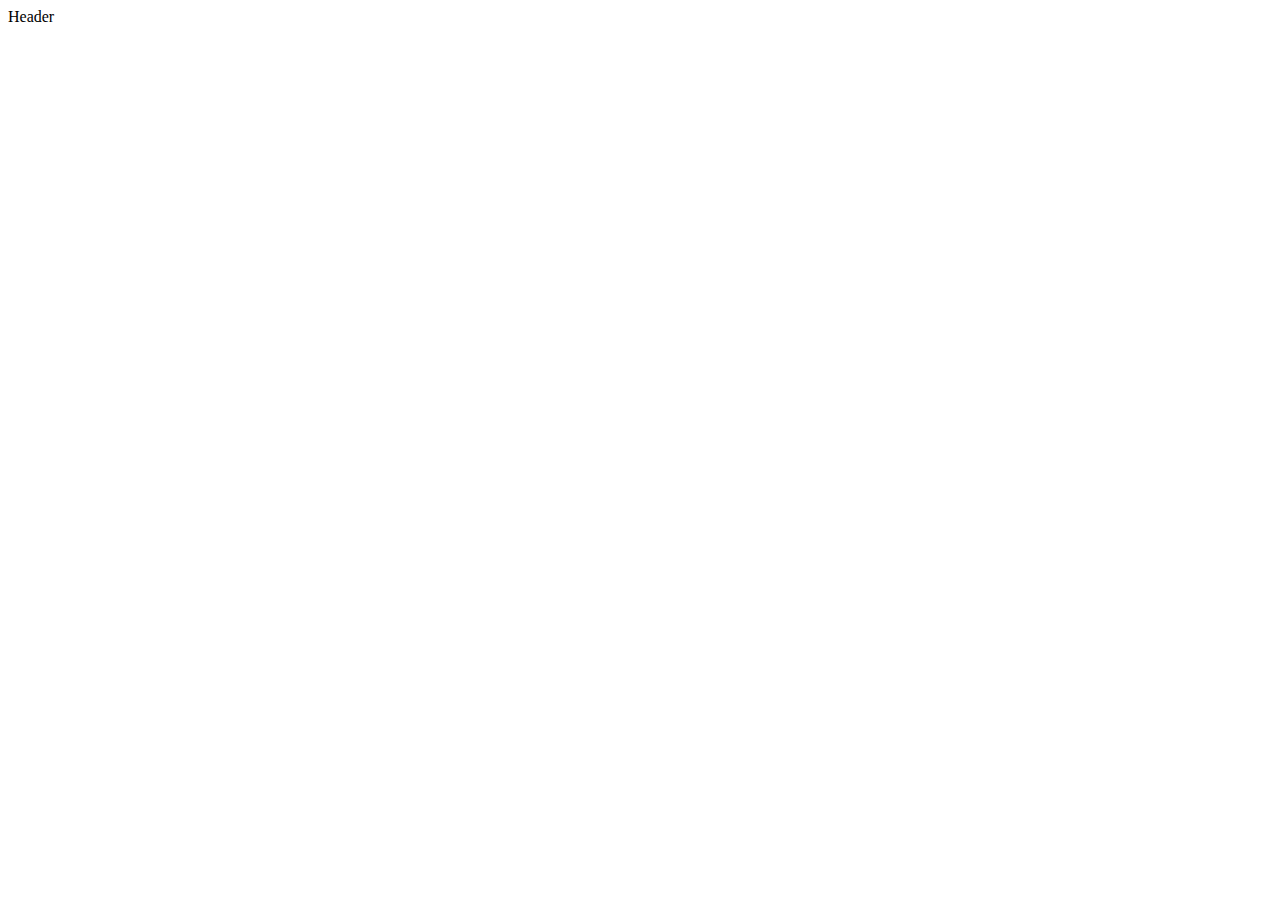
==== indext.html @ 7321f30a "Add files via upload" ====
<!DOCTYPE html>
<html lang="en">
  <head>
    <meta charset="UTF-8" />
    <meta name="viewport" content="width=device-width, initial-scale=1.0" />
    <title>Document</title>
  </head>
  <body>
    <header>Header</header>
  </body>
</html>
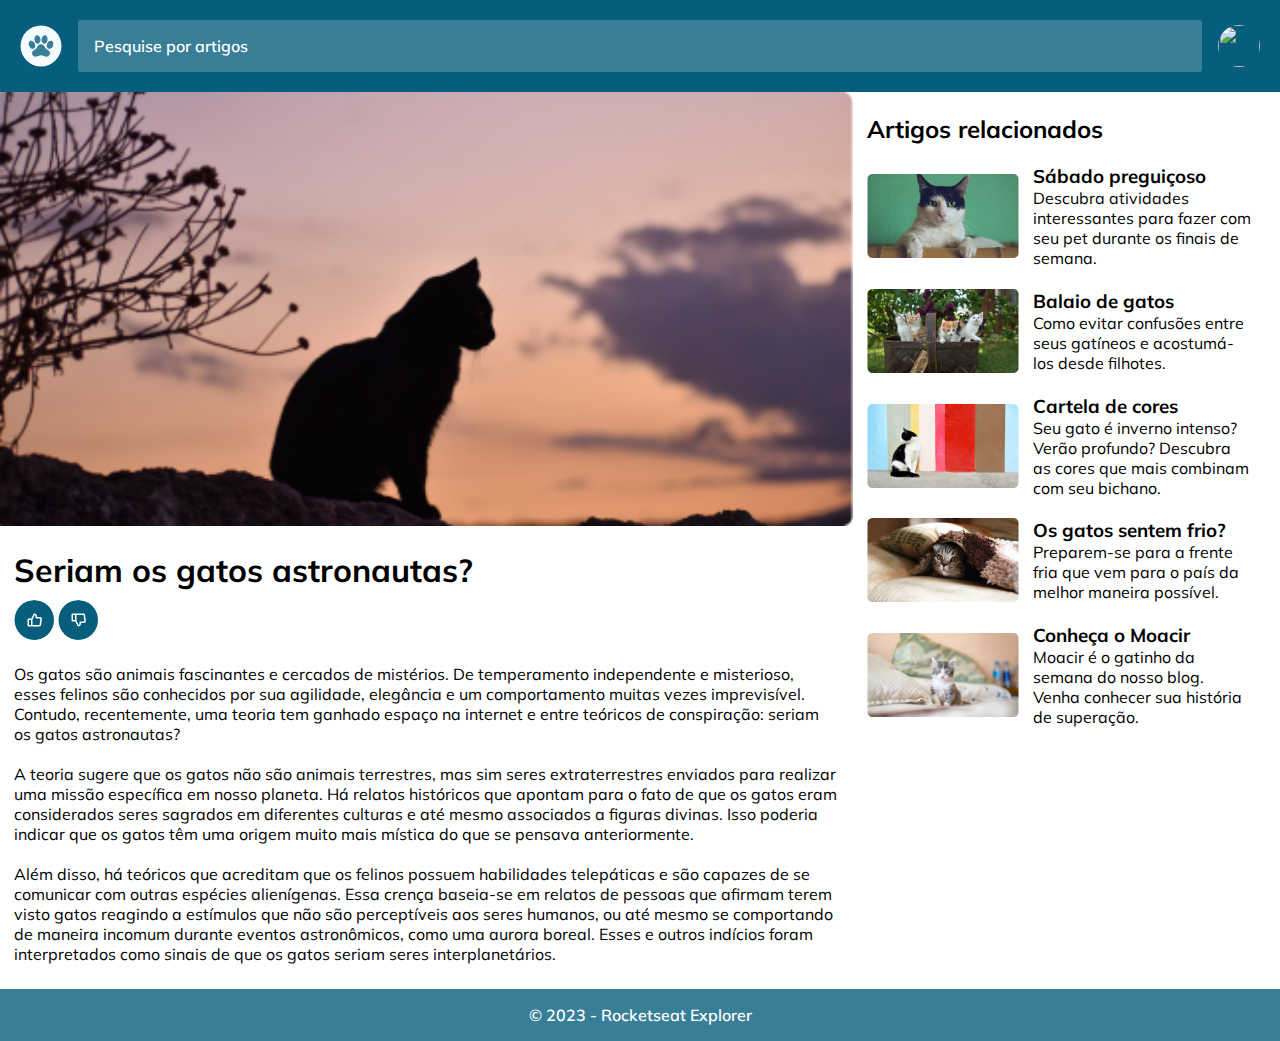
==== commit f8a65253: "salvando progresso blog gatos" ====
--- a/indext.html
+++ b/indext.html
@@ -1,11 +1,138 @@
 <!DOCTYPE html>
-<html lang="en">
+<html lang="pt-br">
   <head>
+    <link rel="preconnect" href="https://fonts.googleapis.com" />
+    <link rel="preconnect" href="https://fonts.gstatic.com" crossorigin />
+    <link
+      href="https://fonts.googleapis.com/css2?family=Mulish:wght@400;600;700&display=swap"
+      rel="stylesheet"
+    />
     <meta charset="UTF-8" />
     <meta name="viewport" content="width=device-width, initial-scale=1.0" />
-    <title>Document</title>
+    <title>Blog de Gatos</title>
+    <link rel="stylesheet" href="./style.css" />
   </head>
+
   <body>
-    <header>Header</header>
+    <div id="app">
+      <header class="container">
+        <img class="logo" src="./assets/paw.svg" alt="ilustração da patinha" />
+
+        <form>
+          <div class="input-wrapper">
+            <label for="search">pesquise por artigos</label>
+            <input id="search" type="text" placeholder="Pesquise por artigos" />
+          </div>
+        </form>
+        <img
+          class="avatar"
+          src="https://randomuser.me/api/portraits/men/5.jpg"
+          alt=""
+        />
+      </header>
+
+      <main>
+        <section>
+          <img
+            id="hero-img"
+            src="./assets/hero-gato-por-do-sol.png"
+            alt="gato-ao-por-do-sol"
+          />
+          <div id="h1likes">
+            <h1>Seriam os gatos astronautas?</h1>
+            <div class="image-wrapper">
+              <img src="./assets/like-icon.svg" alt="like button" />
+              <img src="./assets/dislike-icon.svg" alt="dislike button" />
+            </div>
+          </div>
+          <div id="texto-principal">
+            <p>
+              Os gatos são animais fascinantes e cercados de mistérios. De
+              temperamento independente e misterioso, esses felinos são
+              conhecidos por sua agilidade, elegância e um comportamento muitas
+              vezes imprevisível. Contudo, recentemente, uma teoria tem ganhado
+              espaço na internet e entre teóricos de conspiração: seriam os
+              gatos astronautas?
+              <br />
+              <br />
+
+              A teoria sugere que os gatos não são animais terrestres, mas sim
+              seres extraterrestres enviados para realizar uma missão específica
+              em nosso planeta. Há relatos históricos que apontam para o fato de
+              que os gatos eram considerados seres sagrados em diferentes
+              culturas e até mesmo associados a figuras divinas. Isso poderia
+              indicar que os gatos têm uma origem muito mais mística do que se
+              pensava anteriormente.
+
+              <br />
+              <br />
+              Além disso, há teóricos que acreditam que os felinos possuem
+              habilidades telepáticas e são capazes de se comunicar com outras
+              espécies alienígenas. Essa crença baseia-se em relatos de pessoas
+              que afirmam terem visto gatos reagindo a estímulos que não são
+              perceptíveis aos seres humanos, ou até mesmo se comportando de
+              maneira incomum durante eventos astronômicos, como uma aurora
+              boreal. Esses e outros indícios foram interpretados como sinais de
+              que os gatos seriam seres interplanetários.
+            </p>
+          </div>
+        </section>
+
+        <section id="segunda">
+          <h2>Artigos relacionados</h2>
+          <div class="mini-artigo">
+            <img src="./assets/card01.png" alt="gato preto-e-branco" />
+            <div class="mini-artigo-texto">
+              <h3>Sábado preguiçoso</h3>
+              <p>
+                Descubra atividades interessantes para fazer com seu pet durante
+                os finais de semana.
+              </p>
+            </div>
+          </div>
+          <div class="mini-artigo">
+            <img src="./assets/card02.png" alt="gato preto-e-branco" />
+            <div class="mini-artigo-texto">
+              <h3>Balaio de gatos</h3>
+              <p>
+                Como evitar confusões entre seus gatíneos e acostumá-los desde
+                filhotes.
+              </p>
+            </div>
+          </div>
+          <div class="mini-artigo">
+            <img src="./assets/card03.png" alt="gato preto-e-branco" />
+            <div class="mini-artigo-texto">
+              <h3>Cartela de cores</h3>
+              <p>
+                Seu gato é inverno intenso? Verão profundo? Descubra as cores
+                que mais combinam com seu bichano.
+              </p>
+            </div>
+          </div>
+          <div class="mini-artigo">
+            <img src="./assets/card04.png" alt="gato preto-e-branco" />
+            <div class="mini-artigo-texto">
+              <h3>Os gatos sentem frio?</h3>
+              <p>
+                Preparem-se para a frente fria que vem para o país da melhor
+                maneira possível.
+              </p>
+            </div>
+          </div>
+          <div class="mini-artigo">
+            <img src="./assets/card05.png" alt="gato preto-e-branco" />
+            <div class="mini-artigo-texto">
+              <h3>Conheça o Moacir</h3>
+              <p>
+                Moacir é o gatinho da semana do nosso blog. Venha conhecer sua
+                história de superação.
+              </p>
+            </div>
+          </div>
+        </section>
+      </main>
+      <footer><p>© 2023 - Rocketseat Explorer</p></footer>
+    </div>
   </body>
 </html>
--- a/style.css
+++ b/style.css
@@ -0,0 +1,166 @@
+* {
+  margin: 0;
+  padding: 0;
+  box-sizing: border-box;
+  -webkit-font-smoothing: antialiased;
+  -moz-osx-font-smoothing: grayscale;
+}
+
+:root {
+  font-size: 62.5%;
+
+  --brand-colors-explorer-dark: #065e7c;
+}
+
+html,
+body,
+input {
+  font-family: "Mulish", sans-serif;
+}
+
+body {
+  font-size: 1.6rem;
+}
+
+#app {
+  display: grid;
+  grid-template-rows: max-content 1fr max-content;
+  height: 100vh;
+
+  .container {
+    width: 100%;
+    margin: 0 auto;
+
+    padding: 2rem 2rem;
+  }
+}
+
+header {
+  display: flex;
+  justify-content: space-between;
+  align-items: center;
+  gap: 1.6rem;
+
+  background-color: var(--brand-colors-explorer-dark);
+}
+
+.logo {
+  width: 4.2rem;
+  height: 4.2rem;
+}
+
+.avatar {
+  width: 4.2rem;
+  height: 4.2rem;
+
+  object-fit: cover;
+  border-radius: 50%;
+}
+
+header form {
+  flex: 1;
+}
+
+.input-wrapper label {
+  width: 1px;
+  height: 1px;
+  overflow: hidden;
+  position: absolute;
+}
+
+.input-wrapper input {
+  width: 100%;
+  padding: 1.6rem;
+
+  border: 0;
+  border-radius: 0.25rem;
+  font-size: 1.6rem;
+  font-weight: 600;
+  color: white;
+
+  background: rgba(255, 255, 255, 0.2);
+}
+
+.input-wrapper input::placeholder {
+  color: white;
+}
+
+#hero-img {
+  width: 100%;
+}
+
+#h1likes {
+  display: inline-flex;
+  flex-direction: column;
+  justify-content: center;
+  align-items: flex-start;
+  gap: 0.5rem;
+
+  margin-top: 2rem;
+  margin-bottom: 2rem;
+}
+
+#h1likes img {
+  width: 4rem;
+  height: 4rem;
+
+  object-fit: cover;
+  border-radius: 50%;
+
+  margin-top: 0.5rem;
+}
+
+.image-wrapper {
+  padding: 0;
+}
+
+main div,
+h2 {
+  padding: 0 1.4rem;
+}
+
+#segunda {
+  margin-top: 2.2rem;
+}
+
+.mini-artigo {
+  margin: 2rem 0;
+
+  display: flex;
+}
+
+.mini-artigo img {
+  aspect-ratio: 16/9;
+  display: block;
+  object-fit: contain;
+}
+
+.mini-artigo-texto {
+  display: flex;
+  flex-direction: column;
+  justify-content: center;
+}
+footer {
+  background: #387e96;
+
+  margin-top: 2.5rem;
+}
+
+footer p {
+  text-align: center;
+  padding: 1.6rem;
+  font-weight: 600;
+  color: white;
+}
+
+@media (min-width: 1080px) {
+  main {
+    display: grid;
+    grid-template-columns: 2fr 1fr;
+  }
+
+  .mini-artigo img {
+    aspect-ratio: 16/9;
+    display: block;
+  }
+}
